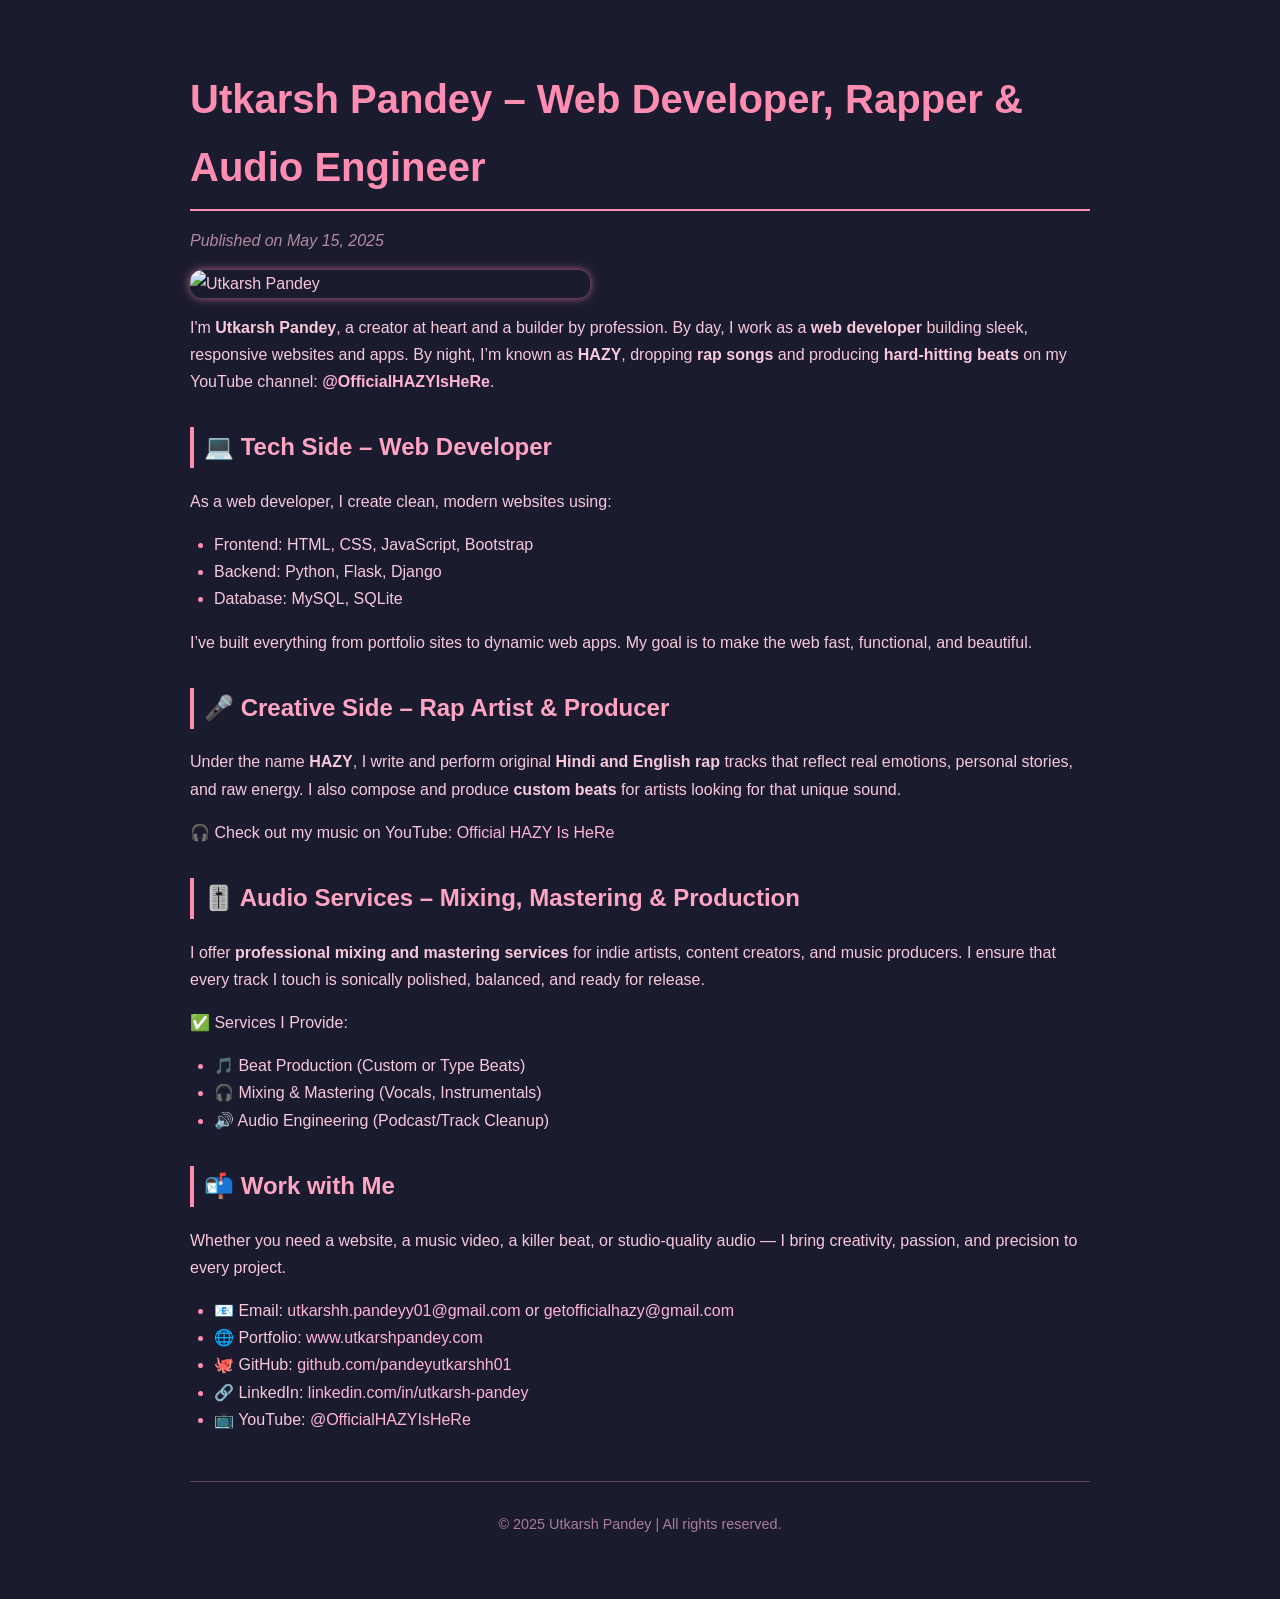
==== Utkarsh Portfolio/blog.html @ bc46713f "Add files via upload" ====
<!DOCTYPE html>
<html lang="en">
<head>
  <meta charset="UTF-8" />
  <meta name="viewport" content="width=device-width, initial-scale=1.0" />
  <meta name="title" content="Utkarsh Pandey - Web Developer, Rapper, and Audio Engineer" />
  <meta name="description" content="Discover Utkarsh Pandey, a multi-talented web developer, rapper, beat producer, and audio engineer. Explore his tech projects, rap music, and professional audio services." />
  <meta name="keywords" content="Utkarsh Pandey, Official HAZY Is HeRe, rapper, web developer, beat producer, mixing mastering, audio engineer, rap music, YouTube, full stack developer" />
  <meta name="author" content="Utkarsh Pandey" />
  <title>Utkarsh Pandey – Web Developer, Rap Artist & Audio Engineer</title>
  <style>
    body {
      margin: 0;
      padding: 0;
      font-family: 'Segoe UI', Tahoma, Geneva, Verdana, sans-serif;
      background-color: #1b1b2f;
      color: #f8c8dc;
      line-height: 1.7;
    }

    article {
      max-width: 900px;
      margin: auto;
      padding: 2rem;
    }

    header h1 {
      font-size: 2.5rem;
      color: #ff8db2;
      border-bottom: 2px solid #ff8db2;
      padding-bottom: 0.5rem;
      margin-bottom: 1rem;
    }

    header em {
      color: #b48a9f;
    }

    img {
      width: 100%;
      max-width: 400px;
      display: block;
      margin: 1rem 0;
      border-radius: 12px;
      box-shadow: 0 0 10px #ff8db2aa;
    }

    h2 {
      color: #ffa5c4;
      border-left: 4px solid #ff8db2;
      padding-left: 10px;
      margin-top: 2rem;
    }

    a {
      color: #ffb4d4;
      text-decoration: none;
    }

    a:hover {
      text-decoration: underline;
    }

    ul {
      padding-left: 1.5rem;
    }

    ul li::marker {
      color: #ff8db2;
    }

    footer {
      text-align: center;
      margin-top: 3rem;
      padding: 1rem 0;
      border-top: 1px solid #ff8db255;
      color: #aa7d97;
      font-size: 0.9rem;
    }

    @media (max-width: 600px) {
      body {
        padding: 1rem;
      }

      header h1 {
        font-size: 2rem;
      }
    }
  </style>
</head>
<body>

  <article>
    <header>
      <h1>Utkarsh Pandey – Web Developer, Rapper & Audio Engineer</h1>
      <p><em>Published on May 15, 2025</em></p>
      <img src="images/utkarsh-pandey.webp" alt="Utkarsh Pandey" />
    </header>

    <section>
      <p>
        I'm <strong>Utkarsh Pandey</strong>, a creator at heart and a builder by profession. By day, I work as a <strong>web developer</strong> building sleek, responsive websites and apps. By night, I’m known as <strong>HAZY</strong>, dropping <strong>rap songs</strong> and producing <strong>hard-hitting beats</strong> on my YouTube channel:
        <a href="https://www.youtube.com/@OfficialHAZYIsHeRe" target="_blank"><strong>@OfficialHAZYIsHeRe</strong></a>.
      </p>

      <h2>💻 Tech Side – Web Developer</h2>
      <p>
        As a web developer, I create clean, modern websites using:
      </p>
      <ul>
        <li>Frontend: HTML, CSS, JavaScript, Bootstrap</li>
        <li>Backend: Python, Flask, Django</li>
        <li>Database: MySQL, SQLite</li>
      </ul>
      <p>
        I’ve built everything from portfolio sites to dynamic web apps. My goal is to make the web fast, functional, and beautiful.
      </p>

      <h2>🎤 Creative Side – Rap Artist & Producer</h2>
      <p>
        Under the name <strong>HAZY</strong>, I write and perform original <strong>Hindi and English rap</strong> tracks that reflect real emotions, personal stories, and raw energy. 
        I also compose and produce <strong>custom beats</strong> for artists looking for that unique sound.
      </p>
      <p>
        🎧 Check out my music on YouTube: 
        <a href="https://www.youtube.com/@OfficialHAZYIsHeRe" target="_blank">Official HAZY Is HeRe</a>
      </p>

      <h2>🎚️ Audio Services – Mixing, Mastering & Production</h2>
      <p>
        I offer <strong>professional mixing and mastering services</strong> for indie artists, content creators, and music producers. I ensure that every track I touch is sonically polished, balanced, and ready for release.
      </p>
      <p>
        ✅ Services I Provide:
      </p>
      <ul>
        <li>🎵 Beat Production (Custom or Type Beats)</li>
        <li>🎧 Mixing & Mastering (Vocals, Instrumentals)</li>
        <li>🔊 Audio Engineering (Podcast/Track Cleanup)</li>
      </ul>

      <h2>📬 Work with Me</h2>
      <p>
        Whether you need a website, a music video, a killer beat, or studio-quality audio — I bring creativity, passion, and precision to every project.
      </p>
      <ul>
        <li>📧 Email: <a href="mailto:utkarshh.pandeyy01@gmail.com">utkarshh.pandeyy01@gmail.com</a> or <a href="mailto:getofficialhazy@gmail.com">getofficialhazy@gmail.com</a></li>
        <li>🌐 Portfolio: <a href="https://utkarshpandey01.onrender.com/" target="_blank">www.utkarshpandey.com</a></li>
        <li>🐙 GitHub: <a href="https://github.com/pandeyutkarshh01" target="_blank">github.com/pandeyutkarshh01</a></li>
        <li>🔗 LinkedIn: <a href="#" target="_blank">linkedin.com/in/utkarsh-pandey</a></li>
        <li>📺 YouTube: <a href="https://www.youtube.com/@OfficialHAZYIsHeRe" target="_blank">@OfficialHAZYIsHeRe</a></li>
      </ul>
    </section>

    

    <footer>
      <p>© 2025 Utkarsh Pandey | All rights reserved.</p>
    </footer>
  </article>

</body>
</html>
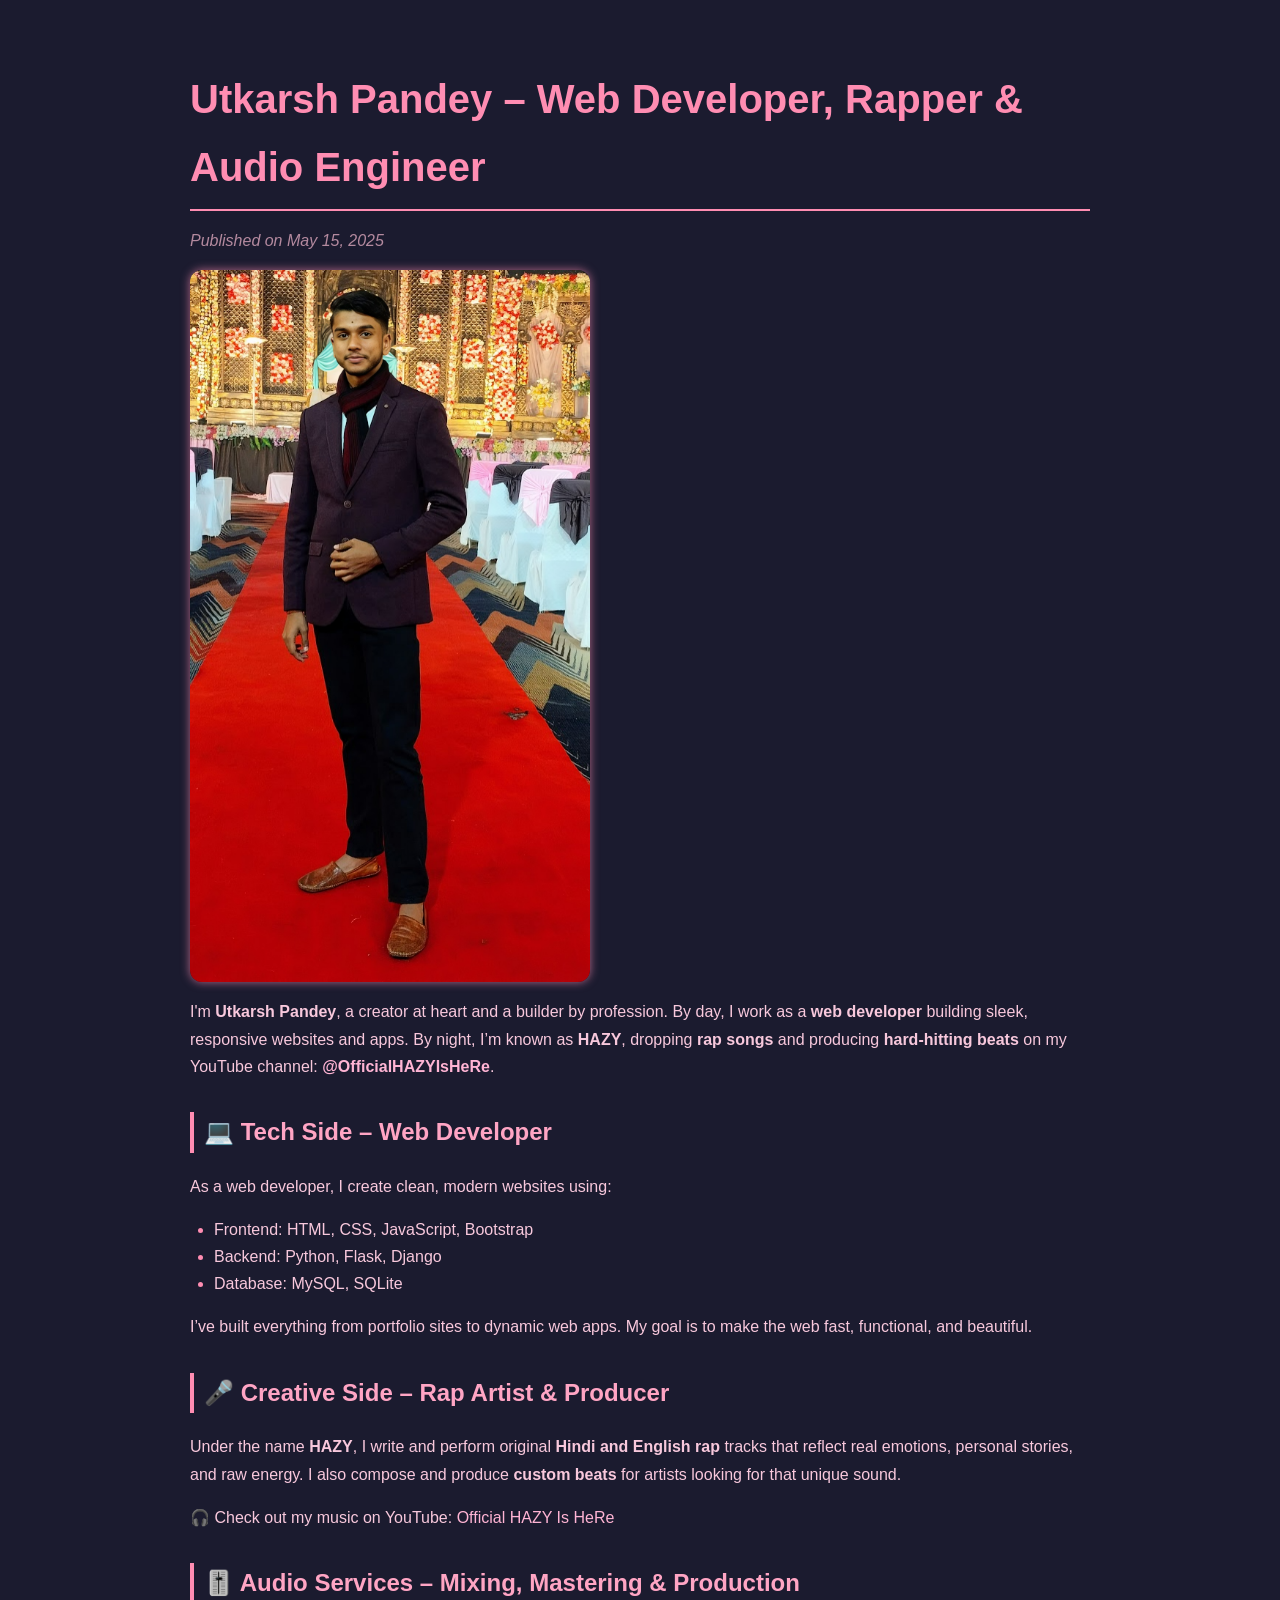
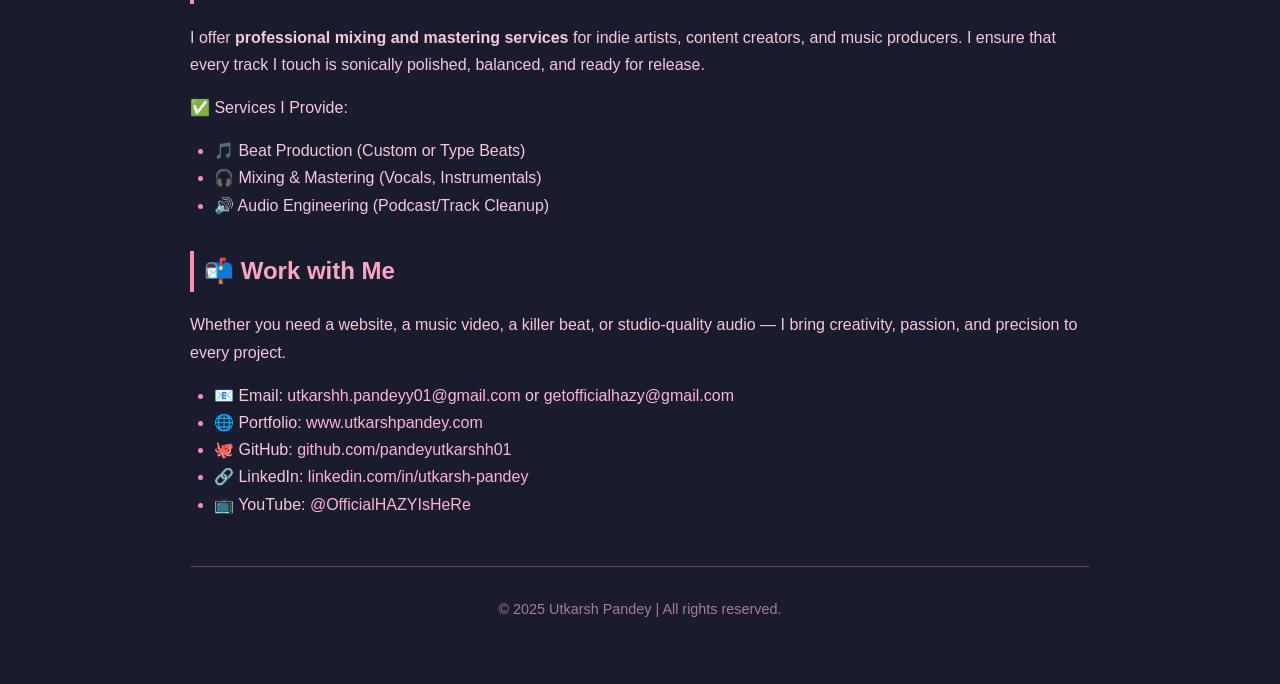
==== commit 1069f7fc: "Update blog.html" ====
--- a/Utkarsh Portfolio/blog.html
+++ b/Utkarsh Portfolio/blog.html
@@ -95,7 +95,7 @@
     <header>
       <h1>Utkarsh Pandey – Web Developer, Rapper & Audio Engineer</h1>
       <p><em>Published on May 15, 2025</em></p>
-      <img src="images/utkarsh-pandey.webp" alt="Utkarsh Pandey" />
+      <img src="images/user.png" alt="Utkarsh Pandey" />
     </header>
 
     <section>
